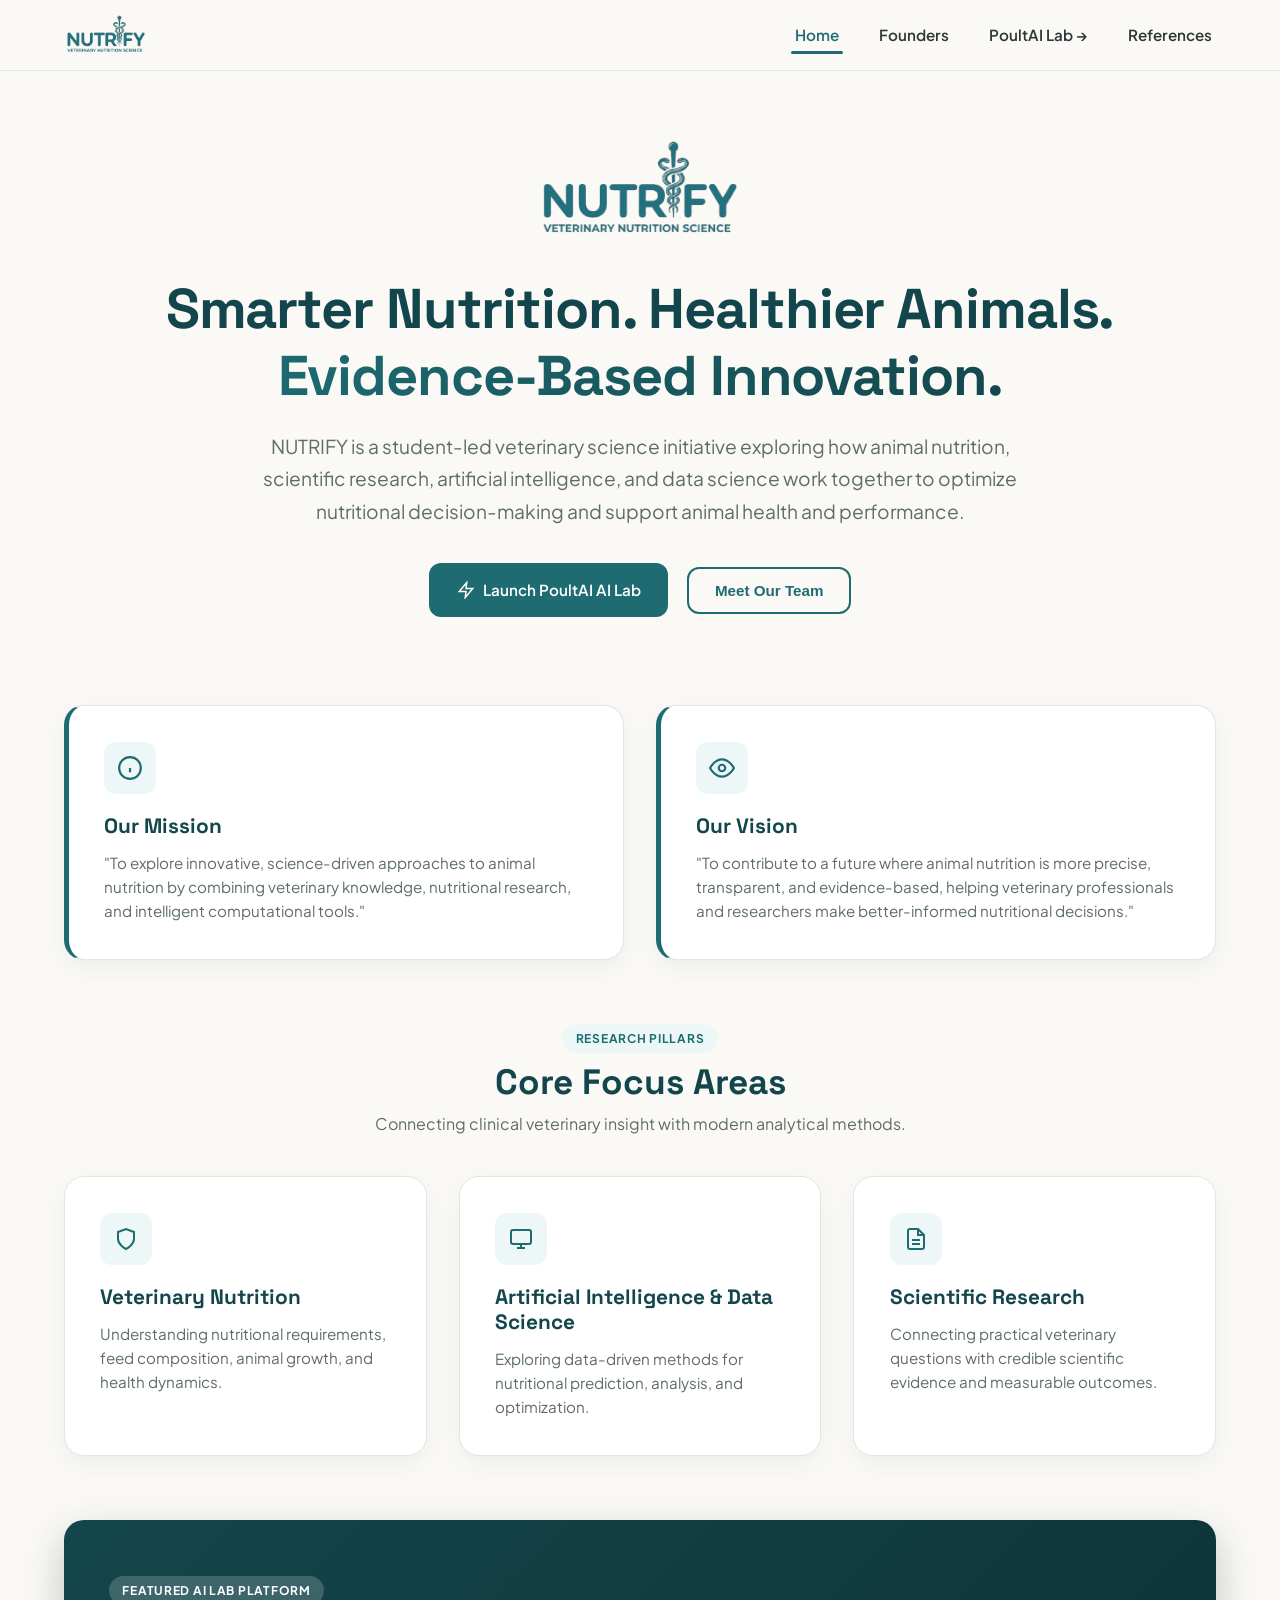
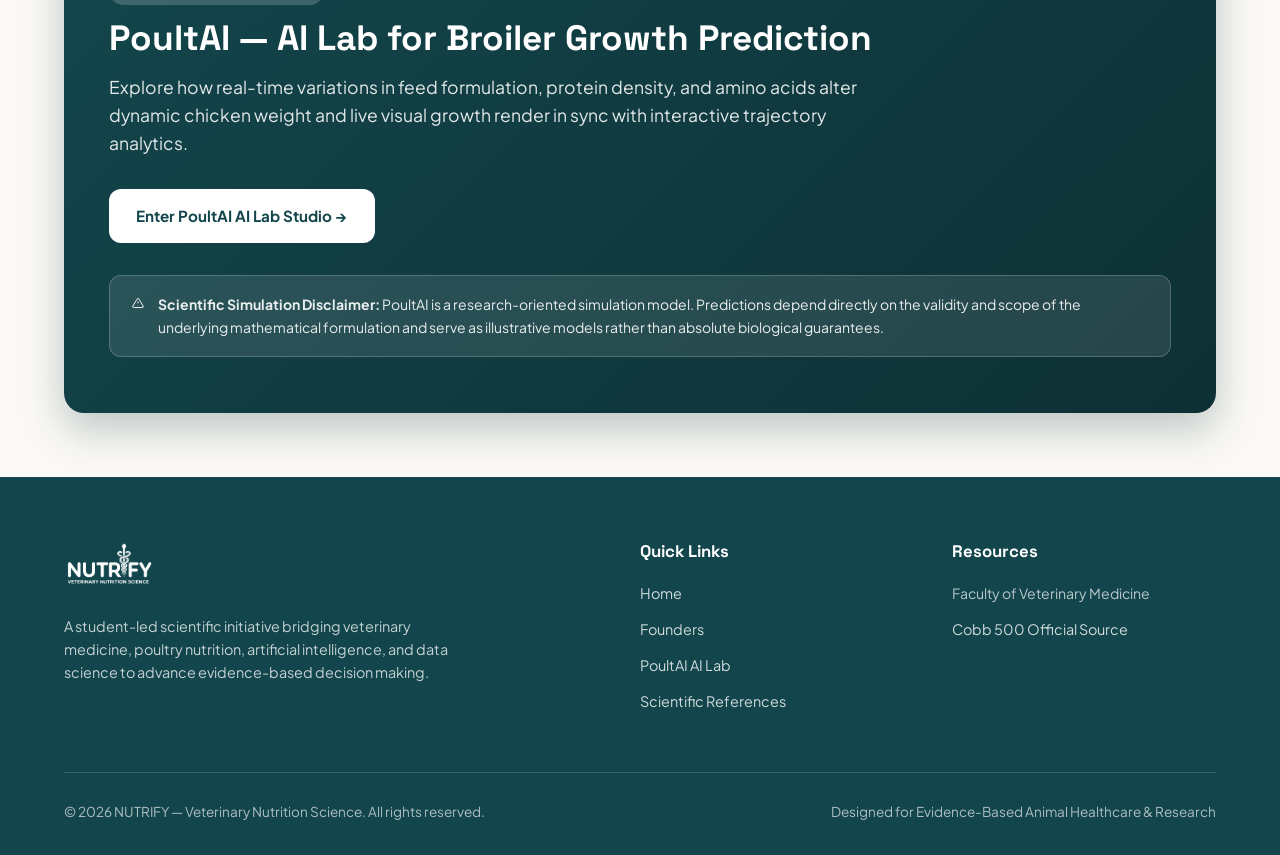
==== index.html @ b1c846ab "Add files via upload" ====
<!DOCTYPE html>
<html lang="en">
<head>
    <meta charset="UTF-8">
    <meta name="viewport" content="width=device-width, initial-scale=1.0">
    <title>NUTRIFY — Veterinary Nutrition Science</title>
    <link rel="preconnect" href="https://fonts.googleapis.com">
    <link rel="preconnect" href="https://fonts.gstatic.com" crossorigin>
    <link href="https://fonts.googleapis.com/css2?family=Plus+Jakarta+Sans:wght@300;400;500;600;700;800&family=Space+Grotesk:wght@500;600;700&display=swap" rel="stylesheet">
    <link rel="stylesheet" href="css/style.css">
</head>
<body>

    <!-- NAVBAR NAVIGATION -->
    <header class="navbar">
        <div class="container nav-container">
            <a class="brand-logo" href="index.html">
                <img src="assets/nutrify-logo.png" alt="NUTRIFY Logo" class="logo-img">
            </a>

            <button class="mobile-menu-btn" id="mobileMenuBtn" aria-label="Toggle Navigation Menu">&#9776;</button>

            <ul class="nav-links" id="navLinks">
                <li><a class="nav-link active" id="nav-home" onclick="navigateTo('home')">Home</a></li>
                <li><a class="nav-link" id="nav-founders" onclick="navigateTo('founders')">Founders</a></li>
                <li><a class="nav-link" href="poultai/index.html">PoultAI Lab &rarr;</a></li>
                <li><a class="nav-link" id="nav-references" onclick="navigateTo('references')">References</a></li>
            </ul>
        </div>
    </header>

    <!-- MAIN VIEWS -->
    <main>
        <!-- 1. HOME TAB -->
        <section id="view-home" class="page-view active">
            <div class="container">
                <div class="hero">
                    <div class="hero-logo-box">
                        <img src="assets/nutrify-logo.png" alt="NUTRIFY Logo" class="hero-logo-img">
                    </div>

                    <h1 class="hero-title">Smarter Nutrition. Healthier Animals.<br><span class="gradient-text">Evidence-Based Innovation.</span></h1>
                    <p class="hero-subtitle">
                        NUTRIFY is a student-led veterinary science initiative exploring how animal nutrition, scientific research, artificial intelligence, and data science work together to optimize nutritional decision-making and support animal health and performance.
                    </p>

                    <div class="hero-cta-group">
                        <a href="poultai/index.html" class="btn btn-primary">
                            <svg width="18" height="18" viewBox="0 0 24 24" fill="none" stroke="currentColor" stroke-width="2"><path d="M13 2L3 14h9l-1 8 10-12h-9l1-8z"/></svg>
                            Launch PoultAI AI Lab
                        </a>
                        <button class="btn btn-outline" onclick="navigateTo('founders')">
                            Meet Our Team
                        </button>
                    </div>
                </div>

                <div class="grid-2" style="margin-top: 2.5rem;">
                    <div class="card mv-card">
                        <div class="card-icon">
                            <svg width="26" height="26" viewBox="0 0 24 24" fill="none" stroke="currentColor" stroke-width="2"><circle cx="12" cy="12" r="10"/><path d="M12 16v-4"/><path d="M12 8h.01"/></svg>
                        </div>
                        <h3 class="card-title">Our Mission</h3>
                        <p class="card-text">
                            "To explore innovative, science-driven approaches to animal nutrition by combining veterinary knowledge, nutritional research, and intelligent computational tools."
                        </p>
                    </div>

                    <div class="card mv-card">
                        <div class="card-icon">
                            <svg width="26" height="26" viewBox="0 0 24 24" fill="none" stroke="currentColor" stroke-width="2"><path d="M1 12s4-8 11-8 11 8 11 8-4 8-11 8-11-8-11-8z"/><circle cx="12" cy="12" r="3"/></svg>
                        </div>
                        <h3 class="card-title">Our Vision</h3>
                        <p class="card-text">
                            "To contribute to a future where animal nutrition is more precise, transparent, and evidence-based, helping veterinary professionals and researchers make better-informed nutritional decisions."
                        </p>
                    </div>
                </div>

                <div class="section-header">
                    <span class="badge">Research Pillars</span>
                    <h2>Core Focus Areas</h2>
                    <p>Connecting clinical veterinary insight with modern analytical methods.</p>
                </div>

                <div class="grid-3">
                    <div class="card">
                        <div class="card-icon">
                            <svg width="24" height="24" viewBox="0 0 24 24" fill="none" stroke="currentColor" stroke-width="2"><path d="M12 22s8-4 8-10V5l-8-3-8 3v7c0 6 8 10 8 10z"/></svg>
                        </div>
                        <h3 class="card-title">Veterinary Nutrition</h3>
                        <p class="card-text">Understanding nutritional requirements, feed composition, animal growth, and health dynamics.</p>
                    </div>

                    <div class="card">
                        <div class="card-icon">
                            <svg width="24" height="24" viewBox="0 0 24 24" fill="none" stroke="currentColor" stroke-width="2"><rect x="2" y="3" width="20" height="14" rx="2" ry="2"/><line x1="8" y1="21" x2="16" y2="21"/><line x1="12" y1="17" x2="12" y2="21"/></svg>
                        </div>
                        <h3 class="card-title">Artificial Intelligence & Data Science</h3>
                        <p class="card-text">Exploring data-driven methods for nutritional prediction, analysis, and optimization.</p>
                    </div>

                    <div class="card">
                        <div class="card-icon">
                            <svg width="24" height="24" viewBox="0 0 24 24" fill="none" stroke="currentColor" stroke-width="2"><path d="M14 2H6a2 2 0 0 0-2 2v16a2 2 0 0 0 2 2h12a2 2 0 0 0 2-2V8z"/><polyline points="14 2 14 8 20 8"/><line x1="16" y1="13" x2="8" y2="13"/><line x1="16" y1="17" x2="8" y2="17"/></svg>
                        </div>
                        <h3 class="card-title">Scientific Research</h3>
                        <p class="card-text">Connecting practical veterinary questions with credible scientific evidence and measurable outcomes.</p>
                    </div>
                </div>

                <div class="featured-project">
                    <span class="badge badge-light">Featured AI Lab Platform</span>
                    <h2>PoultAI — AI Lab for Broiler Growth Prediction</h2>
                    <p>
                        Explore how real-time variations in feed formulation, protein density, and amino acids alter dynamic chicken weight and live visual growth render in sync with interactive trajectory analytics.
                    </p>
                    
                    <a href="poultai/index.html" class="btn btn-light">
                        Enter PoultAI AI Lab Studio &rarr;
                    </a>

                    <div class="disclaimer-box">
                        <svg width="20" height="20" viewBox="0 0 24 24" fill="none" stroke="currentColor" stroke-width="2"><path d="M10.29 3.86L1.82 18a2 2 0 0 0 1.71 3h16.94a2 2 0 0 0 1.71-3L13.71 3.86a2 2 0 0 0-3.42 0z"/><line x1="12" y1="9" x2="12" y2="13"/><line x1="12" y1="17" x2="12.01" y2="17"/></svg>
                        <div>
                            <strong>Scientific Simulation Disclaimer:</strong> PoultAI is a research-oriented simulation model. Predictions depend directly on the validity and scope of the underlying mathematical formulation and serve as illustrative models rather than absolute biological guarantees.
                        </div>
                    </div>
                </div>
            </div>
        </section>

        <!-- 2. FOUNDERS TAB -->
        <section id="view-founders" class="page-view">
            <div class="container">
                <div class="section-header">
                    <span class="badge">Student Researchers</span>
                    <h2>Meet Our Research Team</h2>
                    <p>Veterinary Medicine students combining clinical science, ration formulation, and artificial intelligence.</p>
                </div>

                <div class="founders-grid">
                    <div class="card founder-card">
                        <div class="avatar-circle">YF</div>
                        <h3 class="founder-name">Youssef Mohammed Fouad</h3>
                        <div class="founder-role">Veterinary Medicine Student & Researcher</div>
                        <p class="founder-bio">
                            "A second-level Veterinary Medicine student and researcher contributing to the development of PoultAI's predictive approach. His work focuses on making the simulation more representative of real-world poultry production conditions."
                        </p>
                    </div>

                    <div class="card founder-card">
                        <div class="avatar-circle">YS</div>
                        <h3 class="founder-name">Youssef Mohammed Samir</h3>
                        <div class="founder-role">Veterinary Medicine Student & Researcher</div>
                        <p class="founder-bio">
                            "A second-level Veterinary Medicine student and researcher interested in identifying approaches to reduce nutritional contamination risks and improve feed quality, nutrient utilization, and digestibility."
                        </p>
                    </div>

                    <div class="card founder-card">
                        <div class="avatar-circle">YE</div>
                        <h3 class="founder-name">Yassin Mahmoud Elamrousy</h3>
                        <div class="founder-role">Veterinary Student & Poultry Nutrition Researcher</div>
                        <p class="founder-bio">
                            "A second-level Veterinary Medicine student and researcher with experience in poultry nutritional rations, focusing on feed formulation and the relationship between nutritional composition and broiler performance."
                        </p>
                    </div>

                    <div class="card founder-card">
                        <div class="avatar-circle">AB</div>
                        <h3 class="founder-name">Abdelrahman Moustafa Basha</h3>
                        <div class="founder-role">Veterinary Student & Poultry Nutrition Researcher</div>
                        <p class="founder-bio">
                            "A second-level Veterinary Medicine student and researcher with experience in poultry nutritional rations and an interest in practical nutritional strategies that support efficient and balanced poultry production."
                        </p>
                    </div>

                    <div class="card founder-card">
                        <div class="avatar-circle">SH</div>
                        <h3 class="founder-name">Samy Abdelaziz Husein</h3>
                        <div class="founder-role">Veterinary Student, AI & Data Science Researcher</div>
                        <p class="founder-bio">
                            "A second-level Veterinary Medicine student and researcher interested in artificial intelligence, data science, and web development. His work explores how veterinary knowledge can be connected with computational technologies to develop practical, data-driven innovations."
                        </p>
                    </div>
                </div>
            </div>
        </section>

        <!-- 3. REFERENCES TAB -->
        <section id="view-references" class="page-view">
            <div class="container">
                <div class="section-header">
                    <span class="badge">Transparency & Rigor</span>
                    <h2>Scientific References</h2>
                    <p>Grounding computational models in published veterinary nutrition standards and empirical research.</p>
                </div>

                <div class="reference-card">
                    <span class="badge">Primary Genetic Standard Source</span>
                    <h3 class="reference-title">Cobb 500 — Cobb Genetics</h3>
                    <div class="reference-meta">Organization: Cobb Genetics | Type: Official Genetics & Performance Information</div>
                    <p class="reference-desc">
                        Official product information, performance objectives, and nutritional guidelines for the Cobb 500 broiler strain, published by Cobb Genetics. Standard reference curves in PoultAI are aligned with published Cobb 500 growth performance targets.
                    </p>
                    <a href="https://cobbgenetics.com/products/cobb-500" target="_blank" rel="noopener noreferrer" class="btn btn-outline btn-sm">
                        Visit Official Source &rarr;
                    </a>
                </div>

                <div class="reference-card" style="border-left-color: var(--dark-teal);">
                    <span class="badge">Consensus Guideline</span>
                    <h3 class="reference-title">Nutrient Requirements of Poultry (National Research Council)</h3>
                    <div class="reference-meta">Publisher: National Academies Press | Type: Scientific Reference Manual</div>
                    <p class="reference-desc">
                        Foundational guidance detailing digestive physiology, amino acid bioavailability, and metabolizable energy relationships in commercial avian species.
                    </p>
                </div>

                <div class="card" style="margin-top: 3rem; background: var(--teal-light); border: 1px solid var(--primary-teal);">
                    <h3 style="color: var(--dark-teal); margin-bottom: 0.75rem;">NUTRIFY Scientific Integrity Statement</h3>
                    <p style="font-size: 0.95rem; color: var(--body-text); line-height: 1.7;">
                        "At NUTRIFY, scientific evidence is the foundation of responsible innovation. References are provided to support transparency and help users distinguish published information from our own research concepts, simulations, and interpretations."
                    </p>
                </div>
            </div>
        </section>
    </main>

    <!-- FOOTER -->
    <footer>
        <div class="container">
            <div class="footer-grid">
                <div class="footer-brand">
                    <img src="assets/nutrify-logo.png" alt="NUTRIFY Logo" class="footer-logo-img">
                    <p>
                        A student-led scientific initiative bridging veterinary medicine, poultry nutrition, artificial intelligence, and data science to advance evidence-based decision making.
                    </p>
                </div>

                <div>
                    <h4 class="footer-heading">Quick Links</h4>
                    <ul class="footer-links">
                        <li><a onclick="navigateTo('home')">Home</a></li>
                        <li><a onclick="navigateTo('founders')">Founders</a></li>
                        <li><a href="poultai/index.html">PoultAI AI Lab</a></li>
                        <li><a onclick="navigateTo('references')">Scientific References</a></li>
                    </ul>
                </div>

                <div>
                    <h4 class="footer-heading">Resources</h4>
                    <ul class="footer-links">
                        <li><span style="color: rgba(255,255,255,0.7); font-size: 0.88rem;">Faculty of Veterinary Medicine</span></li>
                        <li><a href="https://cobbgenetics.com/products/cobb-500" target="_blank" rel="noopener noreferrer">Cobb 500 Official Source</a></li>
                    </ul>
                </div>
            </div>

            <div class="footer-bottom">
                <div>&copy; <span id="currentYear"></span> NUTRIFY — Veterinary Nutrition Science. All rights reserved.</div>
                <div>Designed for Evidence-Based Animal Healthcare & Research</div>
            </div>
        </div>
    </footer>

    <script src="js/main.js"></script>
</body>
</html>
---- css/style.css ----
/* ==========================================================================
   NUTRIFY MAIN SITE DESIGN SYSTEM
   Color Palette derived from Logo: #1e6b72 (Teal Primary), #154c52 (Dark Teal)
   ========================================================================== */
:root {
    --primary-teal: #1e6b72;
    --dark-teal: #13464c;
    --deep-teal: #0d3034;
    --light-teal: #eef7f8;
    --teal-glow: rgba(30, 107, 114, 0.15);
    
    --bg-warm: #faf9f5;
    --pure-white: #ffffff;
    --card-bg: #ffffff;
    --border-subtle: #e2e6e6;
    
    --body-text: #2d3737;
    --muted-text: #5e6c6c;
    
    --font-main: 'Plus Jakarta Sans', -apple-system, BlinkMacSystemFont, sans-serif;
    --font-heading: 'Space Grotesk', 'Plus Jakarta Sans', sans-serif;

    --radius-sm: 8px;
    --radius-md: 12px;
    --radius-lg: 20px;
    --radius-full: 9999px;

    --shadow-sm: 0 2px 8px rgba(30, 107, 114, 0.04);
    --shadow-card: 0 8px 24px rgba(19, 70, 76, 0.06);
    --shadow-hover: 0 14px 32px rgba(19, 70, 76, 0.12);
    --transition: all 0.25s cubic-bezier(0.16, 1, 0.3, 1);
}

*, *::before, *::after {
    box-sizing: border-box;
    margin: 0;
    padding: 0;
}

html {
    scroll-behavior: smooth;
    font-size: 16px;
}

body {
    font-family: var(--font-main);
    background-color: var(--bg-warm);
    color: var(--body-text);
    line-height: 1.6;
    min-height: 100vh;
    display: flex;
    flex-direction: column;
}

h1, h2, h3, h4, h5, h6 {
    font-family: var(--font-heading);
    color: var(--dark-teal);
    line-height: 1.2;
    font-weight: 700;
}

a {
    color: var(--primary-teal);
    text-decoration: none;
    transition: var(--transition);
}

a:hover {
    color: var(--dark-teal);
}

.container {
    width: 100%;
    max-width: 1200px;
    margin: 0 auto;
    padding: 0 1.5rem;
}

/* NAVBAR */
.navbar {
    background-color: rgba(250, 249, 245, 0.92);
    backdrop-filter: blur(12px);
    position: sticky;
    top: 0;
    z-index: 100;
    border-bottom: 1px solid var(--border-subtle);
    padding: 0.8rem 0;
}

.nav-container {
    display: flex;
    align-items: center;
    justify-content: space-between;
}

.brand-logo {
    display: flex;
    align-items: center;
}

.logo-img {
    height: 44px;
    width: auto;
    object-fit: contain;
}

.nav-links {
    display: flex;
    align-items: center;
    gap: 2rem;
    list-style: none;
}

.nav-link {
    font-weight: 600;
    font-size: 0.95rem;
    color: var(--body-text);
    padding: 0.5rem 0.25rem;
    position: relative;
    cursor: pointer;
}

.nav-link:hover, .nav-link.active {
    color: var(--primary-teal);
}

.nav-link.active::after {
    content: '';
    position: absolute;
    bottom: -2px;
    left: 0;
    width: 100%;
    height: 3px;
    background-color: var(--primary-teal);
    border-radius: var(--radius-full);
}

.mobile-menu-btn {
    display: none;
    background: none;
    border: none;
    font-size: 1.5rem;
    color: var(--dark-teal);
    cursor: pointer;
}

/* BUTTONS & BADGES */
.btn {
    display: inline-flex;
    align-items: center;
    justify-content: center;
    gap: 0.5rem;
    padding: 0.8rem 1.6rem;
    font-weight: 600;
    font-size: 0.95rem;
    border-radius: var(--radius-md);
    border: 2px solid transparent;
    cursor: pointer;
    transition: var(--transition);
    text-align: center;
}

.btn-primary {
    background-color: var(--primary-teal);
    color: var(--pure-white);
}

.btn-primary:hover {
    background-color: var(--dark-teal);
    color: var(--pure-white);
    transform: translateY(-2px);
    box-shadow: var(--shadow-hover);
}

.btn-outline {
    border-color: var(--primary-teal);
    color: var(--primary-teal);
    background-color: transparent;
}

.btn-outline:hover {
    background-color: var(--primary-teal);
    color: var(--pure-white);
    transform: translateY(-2px);
}

.btn-light {
    background-color: var(--pure-white);
    color: var(--dark-teal);
    font-weight: 700;
}

.btn-light:hover {
    background-color: var(--light-teal);
    transform: translateY(-2px);
}

.btn-sm {
    padding: 0.45rem 1rem;
    font-size: 0.85rem;
}

.badge {
    display: inline-block;
    padding: 0.3rem 0.85rem;
    font-size: 0.75rem;
    font-weight: 700;
    text-transform: uppercase;
    letter-spacing: 0.06em;
    border-radius: var(--radius-full);
    background-color: var(--light-teal);
    color: var(--primary-teal);
}

.badge-light {
    background: rgba(255, 255, 255, 0.18);
    color: var(--pure-white);
}

/* HERO SECTION */
.hero {
    padding: 4rem 0 3rem;
    text-align: center;
}

.hero-logo-box {
    margin-bottom: 1.5rem;
}

.hero-logo-img {
    max-height: 110px;
    width: auto;
}

.hero-title {
    font-size: clamp(2.2rem, 4.8vw, 3.5rem);
    color: var(--dark-teal);
    margin-bottom: 1.25rem;
    letter-spacing: -0.02em;
}

.gradient-text {
    background: linear-gradient(135deg, var(--primary-teal), var(--dark-teal));
    -webkit-background-clip: text;
    -webkit-text-fill-color: transparent;
}

.hero-subtitle {
    font-size: clamp(1.05rem, 2vw, 1.2rem);
    color: var(--muted-text);
    max-width: 800px;
    margin: 0 auto 2.25rem;
    line-height: 1.7;
}

.hero-cta-group {
    display: flex;
    align-items: center;
    justify-content: center;
    gap: 1.2rem;
    flex-wrap: wrap;
}

/* CARDS & GRIDS */
.page-view {
    display: none;
    opacity: 0;
    transition: opacity 0.3s ease-in-out;
    padding-bottom: 4rem;
}

.page-view.active {
    display: block;
    opacity: 1;
}

.section-header {
    text-align: center;
    max-width: 700px;
    margin: 4rem auto 2.5rem;
}

.section-header h2 {
    font-size: 2.2rem;
    margin: 0.5rem 0;
}

.section-header p {
    color: var(--muted-text);
}

.grid-2 {
    display: grid;
    grid-template-columns: repeat(2, 1fr);
    gap: 2rem;
}

.grid-3 {
    display: grid;
    grid-template-columns: repeat(3, 1fr);
    gap: 2rem;
}

.card {
    background-color: var(--card-bg);
    border-radius: var(--radius-lg);
    padding: 2.2rem;
    border: 1px solid var(--border-subtle);
    box-shadow: var(--shadow-card);
    transition: var(--transition);
}

.card:hover {
    box-shadow: var(--shadow-hover);
    transform: translateY(-4px);
}

.card-icon {
    width: 52px;
    height: 52px;
    background-color: var(--light-teal);
    border-radius: var(--radius-md);
    display: flex;
    align-items: center;
    justify-content: center;
    color: var(--primary-teal);
    margin-bottom: 1.25rem;
}

.card-title {
    font-size: 1.3rem;
    margin-bottom: 0.75rem;
}

.card-text {
    color: var(--muted-text);
    font-size: 0.95rem;
}

.mv-card {
    border-left: 5px solid var(--primary-teal);
}

/* FEATURED PROJECT CARD */
.featured-project {
    background: linear-gradient(135deg, var(--dark-teal) 0%, var(--deep-teal) 100%);
    color: var(--pure-white);
    border-radius: var(--radius-lg);
    padding: 3.5rem 2.8rem;
    margin-top: 4rem;
    box-shadow: 0 16px 40px rgba(13, 48, 52, 0.25);
}

.featured-project h2 {
    color: var(--pure-white);
    font-size: 2.2rem;
    margin: 0.8rem 0;
}

.featured-project p {
    color: rgba(255, 255, 255, 0.88);
    max-width: 750px;
    margin-bottom: 2rem;
    font-size: 1.1rem;
}

.disclaimer-box {
    background: rgba(255, 255, 255, 0.1);
    border: 1px solid rgba(255, 255, 255, 0.2);
    border-radius: var(--radius-md);
    padding: 1.1rem 1.4rem;
    font-size: 0.875rem;
    color: rgba(255, 255, 255, 0.9);
    display: flex;
    gap: 0.85rem;
    align-items: flex-start;
    margin-top: 2rem;
}

/* FOUNDERS GRID */
.founders-grid {
    display: grid;
    grid-template-columns: repeat(auto-fill, minmax(310px, 1fr));
    gap: 2rem;
    margin-top: 2.5rem;
}

.founder-card {
    display: flex;
    flex-direction: column;
    align-items: center;
    text-align: center;
    padding: 2.5rem 1.8rem;
}

.avatar-circle {
    width: 88px;
    height: 88px;
    border-radius: 50%;
    background-color: var(--light-teal);
    border: 3px solid var(--primary-teal);
    color: var(--dark-teal);
    display: flex;
    align-items: center;
    justify-content: center;
    font-family: var(--font-heading);
    font-size: 1.8rem;
    font-weight: 700;
    margin-bottom: 1.25rem;
}

.founder-name {
    font-size: 1.25rem;
    margin-bottom: 0.35rem;
}

.founder-role {
    font-size: 0.8rem;
    color: var(--primary-teal);
    font-weight: 700;
    text-transform: uppercase;
    letter-spacing: 0.05em;
    margin-bottom: 1.1rem;
    background-color: var(--light-teal);
    padding: 0.25rem 0.75rem;
    border-radius: var(--radius-sm);
}

.founder-bio {
    font-size: 0.925rem;
    color: var(--muted-text);
    line-height: 1.6;
}

/* REFERENCES */
.reference-card {
    background-color: var(--card-bg);
    border-radius: var(--radius-lg);
    border: 1px solid var(--border-subtle);
    border-left: 5px solid var(--primary-teal);
    padding: 2rem;
    margin-bottom: 1.75rem;
    box-shadow: var(--shadow-card);
}

.reference-title {
    font-size: 1.25rem;
    margin: 0.5rem 0 0.3rem;
}

.reference-meta {
    font-size: 0.85rem;
    color: var(--primary-teal);
    font-weight: 600;
    margin-bottom: 0.75rem;
}

.reference-desc {
    color: var(--muted-text);
    font-size: 0.95rem;
    margin-bottom: 1.25rem;
}

/* FOOTER */
footer {
    background-color: var(--dark-teal);
    color: var(--pure-white);
    padding: 4rem 0 2rem;
    margin-top: auto;
}

.footer-grid {
    display: grid;
    grid-template-columns: 2fr 1fr 1fr;
    gap: 3rem;
    margin-bottom: 3rem;
}

.footer-logo-img {
    height: 48px;
    filter: brightness(0) invert(1);
}

.footer-brand p {
    color: rgba(255, 255, 255, 0.75);
    margin-top: 1.2rem;
    max-width: 400px;
    font-size: 0.9rem;
}

.footer-heading {
    color: var(--pure-white);
    font-size: 1.05rem;
    margin-bottom: 1.2rem;
}

.footer-links {
    list-style: none;
}

.footer-links li {
    margin-bottom: 0.65rem;
}

.footer-links a {
    color: rgba(255, 255, 255, 0.8);
    font-size: 0.9rem;
    cursor: pointer;
}

.footer-links a:hover {
    color: var(--pure-white);
    text-decoration: underline;
}

.footer-bottom {
    border-top: 1px solid rgba(255, 255, 255, 0.15);
    padding-top: 1.75rem;
    display: flex;
    justify-content: space-between;
    align-items: center;
    font-size: 0.85rem;
    color: rgba(255, 255, 255, 0.65);
}

@media (max-width: 768px) {
    .nav-links {
        display: none;
        position: absolute;
        top: 100%;
        left: 0;
        width: 100%;
        background-color: var(--bg-warm);
        flex-direction: column;
        padding: 1.5rem;
        box-shadow: 0 10px 20px rgba(0,0,0,0.1);
        border-bottom: 1px solid var(--border-subtle);
    }

    .nav-links.show {
        display: flex;
    }

    .mobile-menu-btn {
        display: block;
    }

    .grid-2, .grid-3 {
        grid-template-columns: 1fr;
    }

    .footer-grid {
        grid-template-columns: 1fr;
        gap: 2rem;
    }

    .footer-bottom {
        flex-direction: column;
        gap: 0.75rem;
        text-align: center;
    }
}
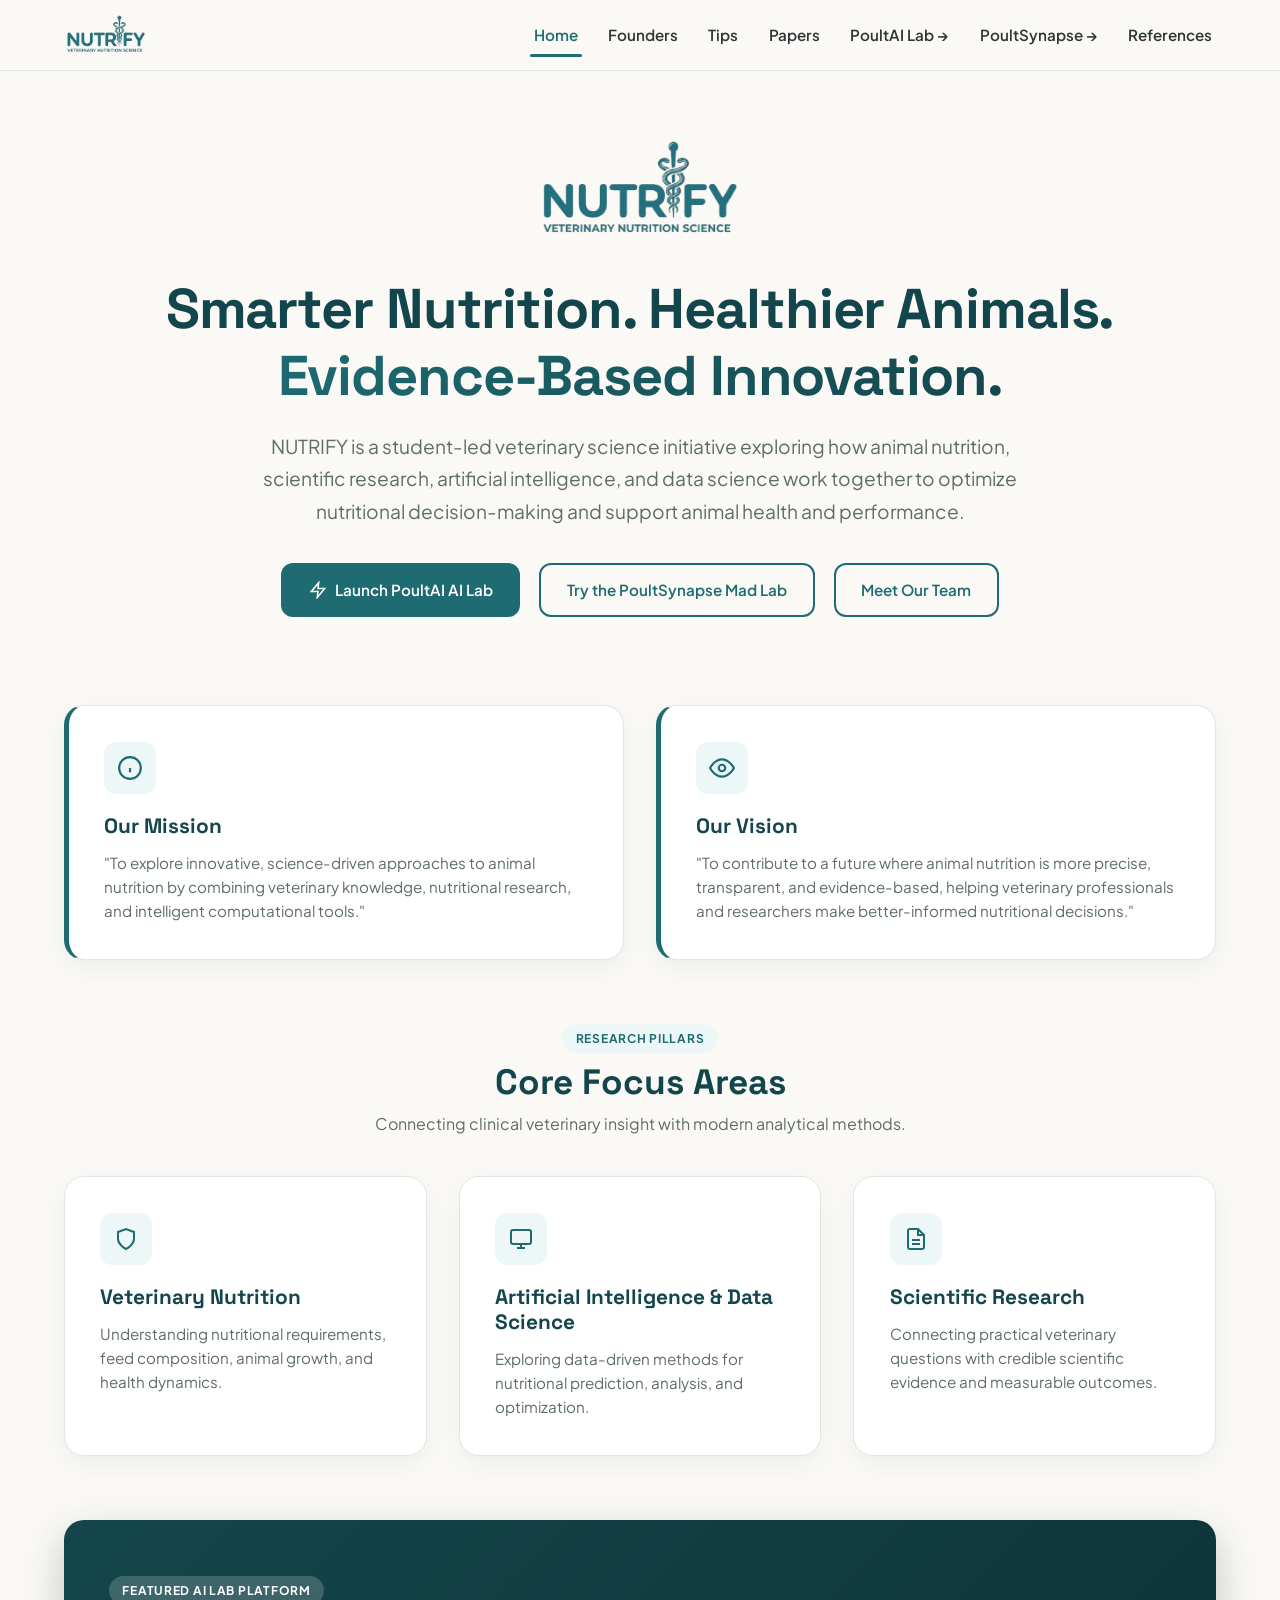
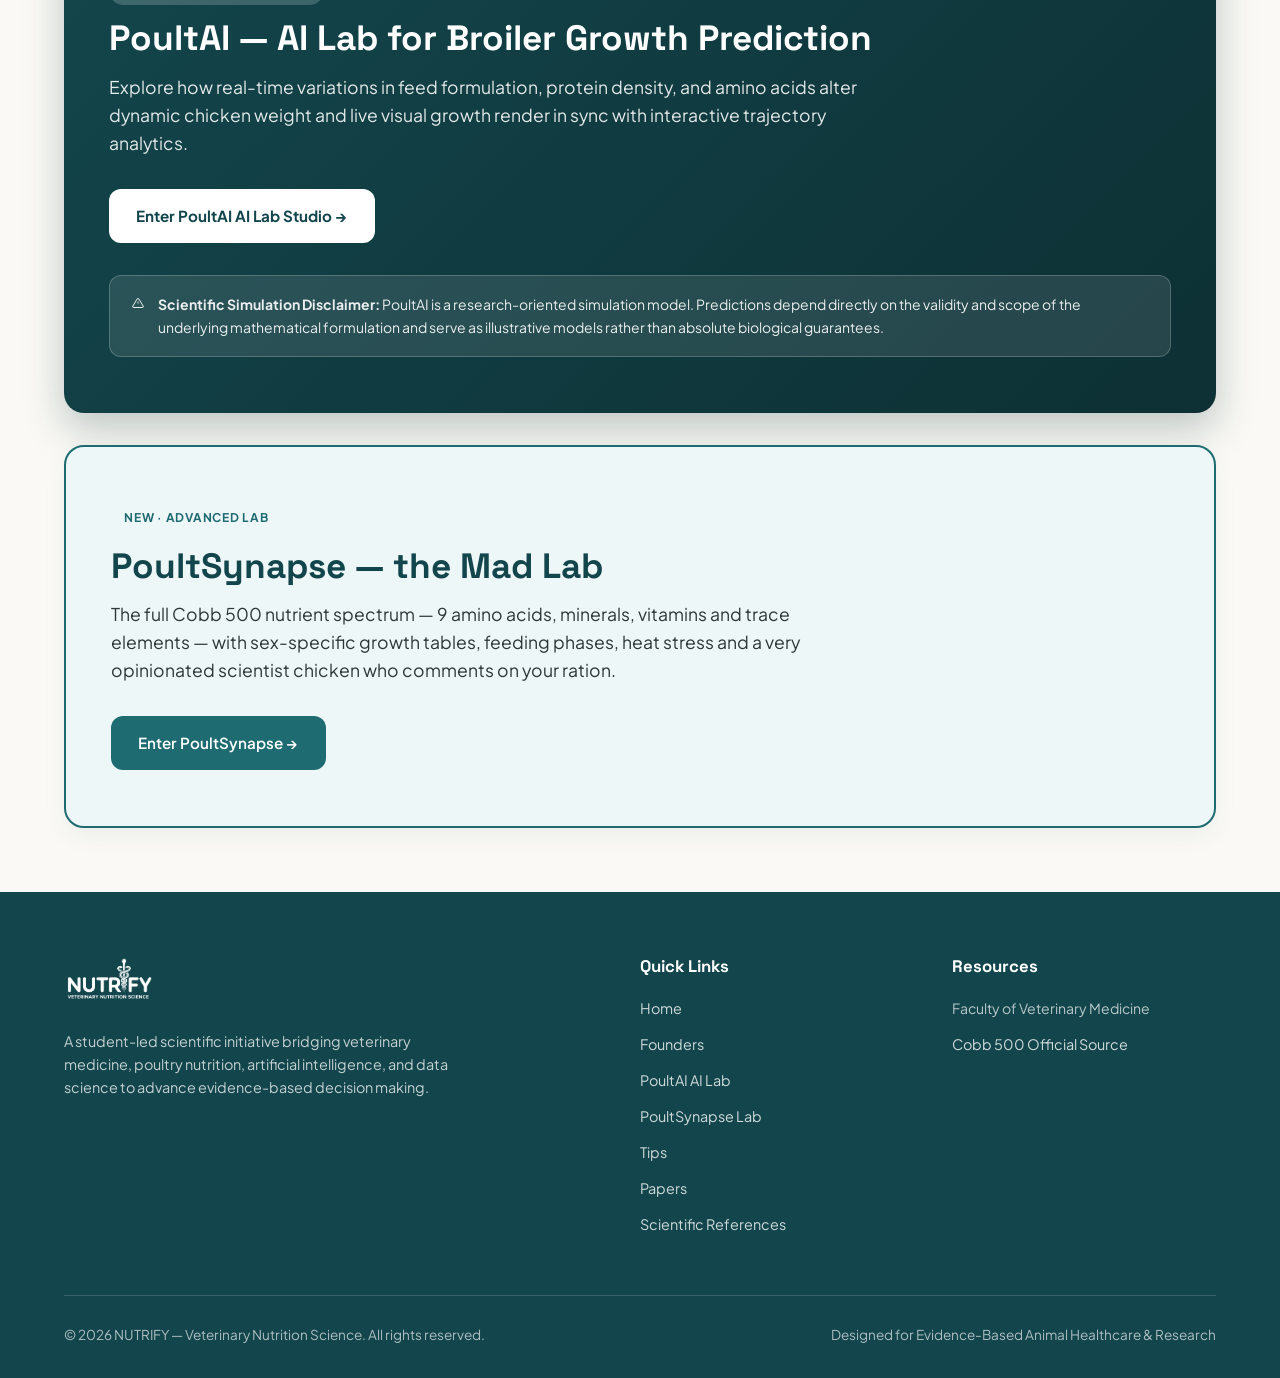
==== commit 78513b7c: "Add files via upload" ====
--- a/index.html
+++ b/index.html
@@ -3,11 +3,13 @@
 <head>
     <meta charset="UTF-8">
     <meta name="viewport" content="width=device-width, initial-scale=1.0">
+    <meta name="description" content="NUTRIFY: student-led veterinary nutrition science, PoultAI and PoultSynapse broiler growth labs, tips and scientific papers.">
     <title>NUTRIFY — Veterinary Nutrition Science</title>
     <link rel="preconnect" href="https://fonts.googleapis.com">
     <link rel="preconnect" href="https://fonts.gstatic.com" crossorigin>
-    <link href="https://fonts.googleapis.com/css2?family=Plus+Jakarta+Sans:wght@300;400;500;600;700;800&family=Space+Grotesk:wght@500;600;700&display=swap" rel="stylesheet">
+    <link href="https://fonts.googleapis.com/css2?family=Plus+Jakarta+Sans:wght@300;400;500;600;700;800&family=Space+Grotesk:wght@500;600;700&family=Caveat:wght@500;700&display=swap" rel="stylesheet">
     <link rel="stylesheet" href="css/style.css">
+    <link rel="icon" type="image/png" href="assets/nutrify-logo.png">
 </head>
 <body>
 
@@ -18,13 +20,18 @@
                 <img src="assets/nutrify-logo.png" alt="NUTRIFY Logo" class="logo-img">
             </a>
 
-            <button class="mobile-menu-btn" id="mobileMenuBtn" aria-label="Toggle Navigation Menu">&#9776;</button>
-
+            <button class="mobile-menu-btn" id="mobileMenuBtn" aria-label="Toggle navigation menu" aria-expanded="false" aria-controls="navLinks">&#9776;</button>
+
+            <!-- Tabs: href="#name" shows the section with id="view-name" (handled in js/main.js).
+                 A link to another page (the labs) is a normal href to that folder. -->
             <ul class="nav-links" id="navLinks">
-                <li><a class="nav-link active" id="nav-home" onclick="navigateTo('home')">Home</a></li>
-                <li><a class="nav-link" id="nav-founders" onclick="navigateTo('founders')">Founders</a></li>
-                <li><a class="nav-link" href="poultai/index.html">PoultAI Lab &rarr;</a></li>
-                <li><a class="nav-link" id="nav-references" onclick="navigateTo('references')">References</a></li>
+                <li><a class="nav-link active" id="nav-home" href="#home">Home</a></li>
+                <li><a class="nav-link" id="nav-founders" href="#founders">Founders</a></li>
+                <li><a class="nav-link" id="nav-tips" href="#tips">Tips</a></li>
+                <li><a class="nav-link" id="nav-papers" href="#papers">Papers</a></li>
+                <li><a class="nav-link nav-lab" href="poultai/index.html">PoultAI Lab &rarr;</a></li>
+                <li><a class="nav-link nav-lab" href="poultsynapse/index.html">PoultSynapse &rarr;</a></li>
+                <li><a class="nav-link" id="nav-references" href="#references">References</a></li>
             </ul>
         </div>
     </header>
@@ -43,15 +50,16 @@
                     <p class="hero-subtitle">
                         NUTRIFY is a student-led veterinary science initiative exploring how animal nutrition, scientific research, artificial intelligence, and data science work together to optimize nutritional decision-making and support animal health and performance.
                     </p>
+
+                    <!-- <p class="handnote">Made by vet students who love chickens (and maths) &#128020;</p> -->
 
                     <div class="hero-cta-group">
                         <a href="poultai/index.html" class="btn btn-primary">
                             <svg width="18" height="18" viewBox="0 0 24 24" fill="none" stroke="currentColor" stroke-width="2"><path d="M13 2L3 14h9l-1 8 10-12h-9l1-8z"/></svg>
                             Launch PoultAI AI Lab
                         </a>
-                        <button class="btn btn-outline" onclick="navigateTo('founders')">
-                            Meet Our Team
-                        </button>
+                        <a href="poultsynapse/index.html" class="btn btn-outline">Try the PoultSynapse Mad Lab</a>
+                        <a href="#founders" class="btn btn-outline">Meet Our Team</a>
                     </div>
                 </div>
 
@@ -127,6 +135,16 @@
                         </div>
                     </div>
                 </div>
+
+                <!-- Featured lab #2: reuse .featured-project with the .alt modifier (light version) -->
+                <div class="featured-project alt">
+                    <span class="badge">New &middot; Advanced Lab</span>
+                    <h2>PoultSynapse &mdash; the Mad Lab</h2>
+                    <p>
+                        The full Cobb 500 nutrient spectrum &mdash; 9 amino acids, minerals, vitamins and trace elements &mdash; with sex-specific growth tables, feeding phases, heat stress and a very opinionated scientist chicken who comments on your ration.
+                    </p>
+                    <a href="poultsynapse/index.html" class="btn btn-primary">Enter PoultSynapse &rarr;</a>
+                </div>
             </div>
         </section>
 
@@ -141,16 +159,23 @@
 
                 <div class="founders-grid">
                     <div class="card founder-card">
-                        <div class="avatar-circle">YF</div>
+                        <div class="avatar-circle">
+                            <img src="assets/founders/youssef-fouad.jpg" alt="Samy Abdelaziz Husein">
+                        </div>
                         <h3 class="founder-name">Youssef Mohammed Fouad</h3>
                         <div class="founder-role">Veterinary Medicine Student & Researcher</div>
+                        <div class="linkein account" style="text-align: left;">
+                            <strong><a href="https://www.linkedin.com/in/youssef-m-fouad-833411432">Linkedin &rarr;</a></strong>
+                        </div>
                         <p class="founder-bio">
                             "A second-level Veterinary Medicine student and researcher contributing to the development of PoultAI's predictive approach. His work focuses on making the simulation more representative of real-world poultry production conditions."
                         </p>
                     </div>
 
                     <div class="card founder-card">
-                        <div class="avatar-circle">YS</div>
+                        <div class="avatar-circle">
+                            <img src="assets/founders/youssef-samir.jpg" alt="Samy Abdelaziz Husein">
+                        </div>
                         <h3 class="founder-name">Youssef Mohammed Samir</h3>
                         <div class="founder-role">Veterinary Medicine Student & Researcher</div>
                         <p class="founder-bio">
@@ -159,7 +184,9 @@
                     </div>
 
                     <div class="card founder-card">
-                        <div class="avatar-circle">YE</div>
+                        <div class="avatar-circle">
+                            <img src="assets/founders/yasin-amrousy.jpg" alt="Samy Abdelaziz Husein">
+                        </div>
                         <h3 class="founder-name">Yassin Mahmoud Elamrousy</h3>
                         <div class="founder-role">Veterinary Student & Poultry Nutrition Researcher</div>
                         <p class="founder-bio">
@@ -168,23 +195,61 @@
                     </div>
 
                     <div class="card founder-card">
-                        <div class="avatar-circle">AB</div>
+                        <div class="avatar-circle">
+                            <img src="assets/founders/abdelrahman-basha.jpg" alt="Samy Abdelaziz Husein">
+                        </div>
                         <h3 class="founder-name">Abdelrahman Moustafa Basha</h3>
                         <div class="founder-role">Veterinary Student & Poultry Nutrition Researcher</div>
+                        <div class="linkein account" style="text-align: left;">
+                            <strong><a href="https://www.linkedin.com/in/abdelrahmanbasha00">Linkedin &rarr;</a></strong>
+                        </div>
                         <p class="founder-bio">
                             "A second-level Veterinary Medicine student and researcher with experience in poultry nutritional rations and an interest in practical nutritional strategies that support efficient and balanced poultry production."
                         </p>
                     </div>
 
                     <div class="card founder-card">
-                        <div class="avatar-circle">SH</div>
+                        <div class="avatar-circle">
+                            <img src="assets/founders/samya-a-elaziz.png" alt="Samy Abdelaziz Husein">
+                        </div>
                         <h3 class="founder-name">Samy Abdelaziz Husein</h3>
                         <div class="founder-role">Veterinary Student, AI & Data Science Researcher</div>
+                        <div class="linkein account" style="text-align: left;">
+                            <strong><a href="https://www.linkedin.com/in/samy-a-elaziz/">Linkedin &rarr;</a></strong>
+                        </div>
                         <p class="founder-bio">
                             "A second-level Veterinary Medicine student and researcher interested in artificial intelligence, data science, and web development. His work explores how veterinary knowledge can be connected with computational technologies to develop practical, data-driven innovations."
                         </p>
-                    </div>
-                </div>
+                        
+                    </div>
+                </div>
+            </div>
+        </section>
+
+        <!-- TIPS TAB: cards are generated from the TIPS list in js/content.js -->
+        <section id="view-tips" class="page-view">
+            <div class="container">
+                <div class="section-header">
+                    <span class="badge">Practical Notes</span>
+                    <h2>Tips from the Lab Bench</h2>
+                    <p>Short, honest advice for using the labs and thinking about broiler nutrition. Each tip says where it comes from.</p>
+                    <!-- <p class="handnote">Got a tip of your own? Add it in js/content.js &mdash; it appears here by itself.</p> -->
+                </div>
+                <div class="chip-row" id="tipsFilters" role="group" aria-label="Filter tips by category"></div>
+                <div class="grid-3" id="tipsGrid"></div>
+            </div>
+        </section>
+
+        <!-- PAPERS TAB: cards are generated from the PAPERS list in js/content.js -->
+        <section id="view-papers" class="page-view">
+            <div class="container">
+                <div class="section-header">
+                    <span class="badge">Research Library</span>
+                    <h2>Scientific Papers</h2>
+                    <p>Papers we read, each with a short summary in our own words and a link to the real source. Always read the original before relying on a result.</p>
+                </div>
+                <div class="chip-row" id="papersFilters" role="group" aria-label="Filter papers by topic"></div>
+                <div id="papersList"></div>
             </div>
         </section>
 
@@ -199,12 +264,12 @@
 
                 <div class="reference-card">
                     <span class="badge">Primary Genetic Standard Source</span>
-                    <h3 class="reference-title">Cobb 500 — Cobb Genetics</h3>
+                    <h3 class="reference-title">Cobb 500 Broiler Performance & Nutrition Supplement (2022 Official Release)</h3>
                     <div class="reference-meta">Organization: Cobb Genetics | Type: Official Genetics & Performance Information</div>
                     <p class="reference-desc">
                         Official product information, performance objectives, and nutritional guidelines for the Cobb 500 broiler strain, published by Cobb Genetics. Standard reference curves in PoultAI are aligned with published Cobb 500 growth performance targets.
                     </p>
-                    <a href="https://cobbgenetics.com/products/cobb-500" target="_blank" rel="noopener noreferrer" class="btn btn-outline btn-sm">
+                    <a href="https://cobbgenetics.com/assets/Cobb-Files/2022-Cobb500-Broiler-Performance-Nutrition-Supplement.pdf" target="_blank" rel="noopener noreferrer" class="btn btn-outline btn-sm">
                         Visit Official Source &rarr;
                     </a>
                 </div>
@@ -242,10 +307,13 @@
                 <div>
                     <h4 class="footer-heading">Quick Links</h4>
                     <ul class="footer-links">
-                        <li><a onclick="navigateTo('home')">Home</a></li>
-                        <li><a onclick="navigateTo('founders')">Founders</a></li>
+                        <li><a href="#home">Home</a></li>
+                        <li><a href="#founders">Founders</a></li>
                         <li><a href="poultai/index.html">PoultAI AI Lab</a></li>
-                        <li><a onclick="navigateTo('references')">Scientific References</a></li>
+                        <li><a href="poultsynapse/index.html">PoultSynapse Lab</a></li>
+                        <li><a href="#tips">Tips</a></li>
+                        <li><a href="#papers">Papers</a></li>
+                        <li><a href="#references">Scientific References</a></li>
                     </ul>
                 </div>
 
@@ -253,7 +321,7 @@
                     <h4 class="footer-heading">Resources</h4>
                     <ul class="footer-links">
                         <li><span style="color: rgba(255,255,255,0.7); font-size: 0.88rem;">Faculty of Veterinary Medicine</span></li>
-                        <li><a href="https://cobbgenetics.com/products/cobb-500" target="_blank" rel="noopener noreferrer">Cobb 500 Official Source</a></li>
+                        <li><a href="https://cobbgenetics.com/assets/Cobb-Files/2022-Cobb500-Broiler-Performance-Nutrition-Supplement.pdf" target="_blank" rel="noopener noreferrer">Cobb 500 Official Source</a></li>
                     </ul>
                 </div>
             </div>
@@ -265,6 +333,7 @@
         </div>
     </footer>
 
+    <script src="js/content.js"></script>
     <script src="js/main.js"></script>
 </body>
 </html>
--- a/css/style.css
+++ b/css/style.css
@@ -397,16 +397,25 @@
     width: 88px;
     height: 88px;
     border-radius: 50%;
-    background-color: var(--light-teal);
-    border: 3px solid var(--primary-teal);
-    color: var(--dark-teal);
+    background-color: var(--light-teal, #e0f2f1);
+    border: 3px solid var(--primary-teal, #00897b);
+    color: var(--dark-teal, #004d40);
     display: flex;
     align-items: center;
     justify-content: center;
-    font-family: var(--font-heading);
+    font-family: var(--font-heading, sans-serif);
     font-size: 1.8rem;
     font-weight: 700;
     margin-bottom: 1.25rem;
+    overflow: hidden; /* Clips the child image to circle boundary */
+    margin-bottom: 1.25rem;
+}
+
+/* Styles to scale and cover the circular frame cleanly */
+.avatar-circle img {
+    width: 100%;
+    height: 100%;
+    object-fit: cover;
 }
 
 .founder-name {
@@ -524,27 +533,6 @@
 }
 
 @media (max-width: 768px) {
-    .nav-links {
-        display: none;
-        position: absolute;
-        top: 100%;
-        left: 0;
-        width: 100%;
-        background-color: var(--bg-warm);
-        flex-direction: column;
-        padding: 1.5rem;
-        box-shadow: 0 10px 20px rgba(0,0,0,0.1);
-        border-bottom: 1px solid var(--border-subtle);
-    }
-
-    .nav-links.show {
-        display: flex;
-    }
-
-    .mobile-menu-btn {
-        display: block;
-    }
-
     .grid-2, .grid-3 {
         grid-template-columns: 1fr;
     }
@@ -560,3 +548,136 @@
         text-align: center;
     }
 }
+
+
+/* ==========================================================================
+   ADDITIONS: tabs for Tips + Papers, PoultSynapse card, better mobile/tablet.
+   Everything here reuses the colour tokens in :root, so the brand stays intact
+   and any new tip / paper card inherits these classes automatically.
+   ========================================================================== */
+
+/* ---- a little human warmth: handwritten notes ---- */
+.handnote {
+    font-family: 'Caveat', cursive;
+    font-size: 1.45rem;
+    line-height: 1.2;
+    color: var(--primary-teal);
+    margin: -0.4rem 0 1.6rem;
+    transform: rotate(-1deg);
+}
+.section-header .handnote { margin: 0.6rem 0 0; }
+
+/* ---- filter chips (Tips + Papers) ---- */
+.chip-row { display: flex; flex-wrap: wrap; justify-content: center; gap: 0.6rem; margin-bottom: 2rem; }
+.chip {
+    font: 600 0.85rem var(--font-main);
+    padding: 0.5rem 1rem;
+    min-height: 40px;
+    border-radius: var(--radius-full);
+    border: 2px solid var(--primary-teal);
+    background: transparent;
+    color: var(--primary-teal);
+    cursor: pointer;
+    transition: var(--transition);
+}
+.chip:hover { background: var(--light-teal); }
+.chip.active { background: var(--primary-teal); color: var(--pure-white); }
+
+/* ---- tip cards ---- */
+.tip-card { display: flex; flex-direction: column; align-items: flex-start; gap: 0.5rem; }
+.tip-icon { font-size: 2rem; line-height: 1; }
+.tip-basis { margin-top: auto; padding-top: 0.5rem; font-size: 0.78rem; font-weight: 600; color: var(--primary-teal); }
+.empty-note { grid-column: 1 / -1; text-align: center; color: var(--muted-text); }
+
+/* ---- paper cards (extend .reference-card) ---- */
+.badge-topic { background: rgba(30, 107, 114, 0.12); margin-left: 0.4rem; }
+.paper-subhead { font-size: 0.95rem; margin: 1.1rem 0 0.4rem; color: var(--primary-teal); }
+.paper-bullets { padding-left: 1.2rem; color: var(--body-text); font-size: 0.95rem; }
+.paper-bullets li { margin-bottom: 0.45rem; }
+.paper-takeaway, .paper-caution {
+    margin-top: 1rem;
+    padding: 0.8rem 1rem;
+    border-radius: var(--radius-md);
+    font-size: 0.92rem;
+}
+.paper-takeaway { background: var(--light-teal); border-left: 4px solid var(--primary-teal); }
+.paper-caution { background: #fdf6e3; border-left: 4px solid #d9a21b; }
+.paper-actions { display: flex; flex-wrap: wrap; gap: 0.6rem; margin-top: 1.25rem; }
+.paper-verified { margin-top: 0.9rem; font-size: 0.78rem; color: var(--muted-text); }
+.paper-card .reference-title { overflow-wrap: anywhere; }
+
+/* ---- second featured lab card: light version of .featured-project ---- */
+.featured-project.alt {
+    background: var(--light-teal);
+    border: 2px solid var(--primary-teal);
+    box-shadow: var(--shadow-card);
+    margin-top: 2rem;
+}
+.featured-project.alt h2 { color: var(--dark-teal); }
+.featured-project.alt p { color: var(--body-text); }
+
+/* ---- navigation: 7 tabs need to collapse earlier, and be touch friendly ---- */
+.nav-container { position: relative; }
+.nav-links { gap: 1.4rem; }
+.nav-link { display: inline-block; }
+.mobile-menu-btn { min-width: 44px; min-height: 44px; border-radius: var(--radius-md); }
+:focus-visible { outline: 3px solid var(--primary-teal); outline-offset: 2px; }
+
+@media (max-width: 1100px) {
+    .nav-links { gap: 1rem; }
+    .nav-link { font-size: 0.88rem; }
+}
+
+@media (max-width: 980px) {
+    .mobile-menu-btn { display: block; }
+    .nav-links {
+        display: none;
+        position: absolute;
+        top: calc(100% + 0.8rem);
+        left: 0; right: 0;
+        width: auto;
+        flex-direction: column;
+        align-items: stretch;
+        gap: 0;
+        padding: 0.5rem 1rem 1rem;
+        background: var(--bg-warm);
+        border-bottom: 1px solid var(--border-subtle);
+        box-shadow: 0 12px 24px rgba(0, 0, 0, 0.12);
+        max-height: calc(100vh - 80px);
+        overflow-y: auto;                      /* long menus scroll instead of being cut off */
+    }
+    .nav-links.show { display: flex; }
+    .nav-link { display: block; padding: 0.9rem 0.5rem; border-bottom: 1px solid var(--border-subtle); font-size: 1rem; }
+    .nav-links li:last-child .nav-link { border-bottom: 0; }
+    .nav-link.active::after { left: 0.5rem; width: 36px; bottom: 6px; }
+    .grid-3 { grid-template-columns: repeat(2, 1fr); }      /* tablets: 2 columns */
+    .footer-grid { grid-template-columns: 1fr 1fr; }
+    .footer-brand { grid-column: 1 / -1; }
+}
+
+@media (max-width: 768px) {
+    .grid-3 { grid-template-columns: 1fr; }
+    .footer-grid { grid-template-columns: 1fr; }
+}
+
+@media (max-width: 600px) {
+    .container { padding: 0 1rem; }
+    .logo-img { height: 38px; }
+    .hero { padding: 2.5rem 0 2rem; }
+    .hero-logo-img { max-height: 84px; }
+    .hero-cta-group { flex-direction: column; align-items: stretch; }
+    .hero-cta-group .btn { width: 100%; }
+    .section-header { margin: 2.5rem auto 1.75rem; }
+    .section-header h2 { font-size: 1.7rem; }
+    .card, .reference-card { padding: 1.4rem; }
+    .featured-project { padding: 2rem 1.4rem; }
+    .featured-project h2 { font-size: 1.6rem; }
+    .founders-grid { grid-template-columns: 1fr; }          /* 310px minimum would overflow tiny phones */
+    .paper-actions .btn { flex: 1 1 100%; }
+}
+
+img { max-width: 100%; }
+
+@media (prefers-reduced-motion: reduce) {
+    *, *::before, *::after { animation: none !important; transition: none !important; scroll-behavior: auto !important; }
+}
